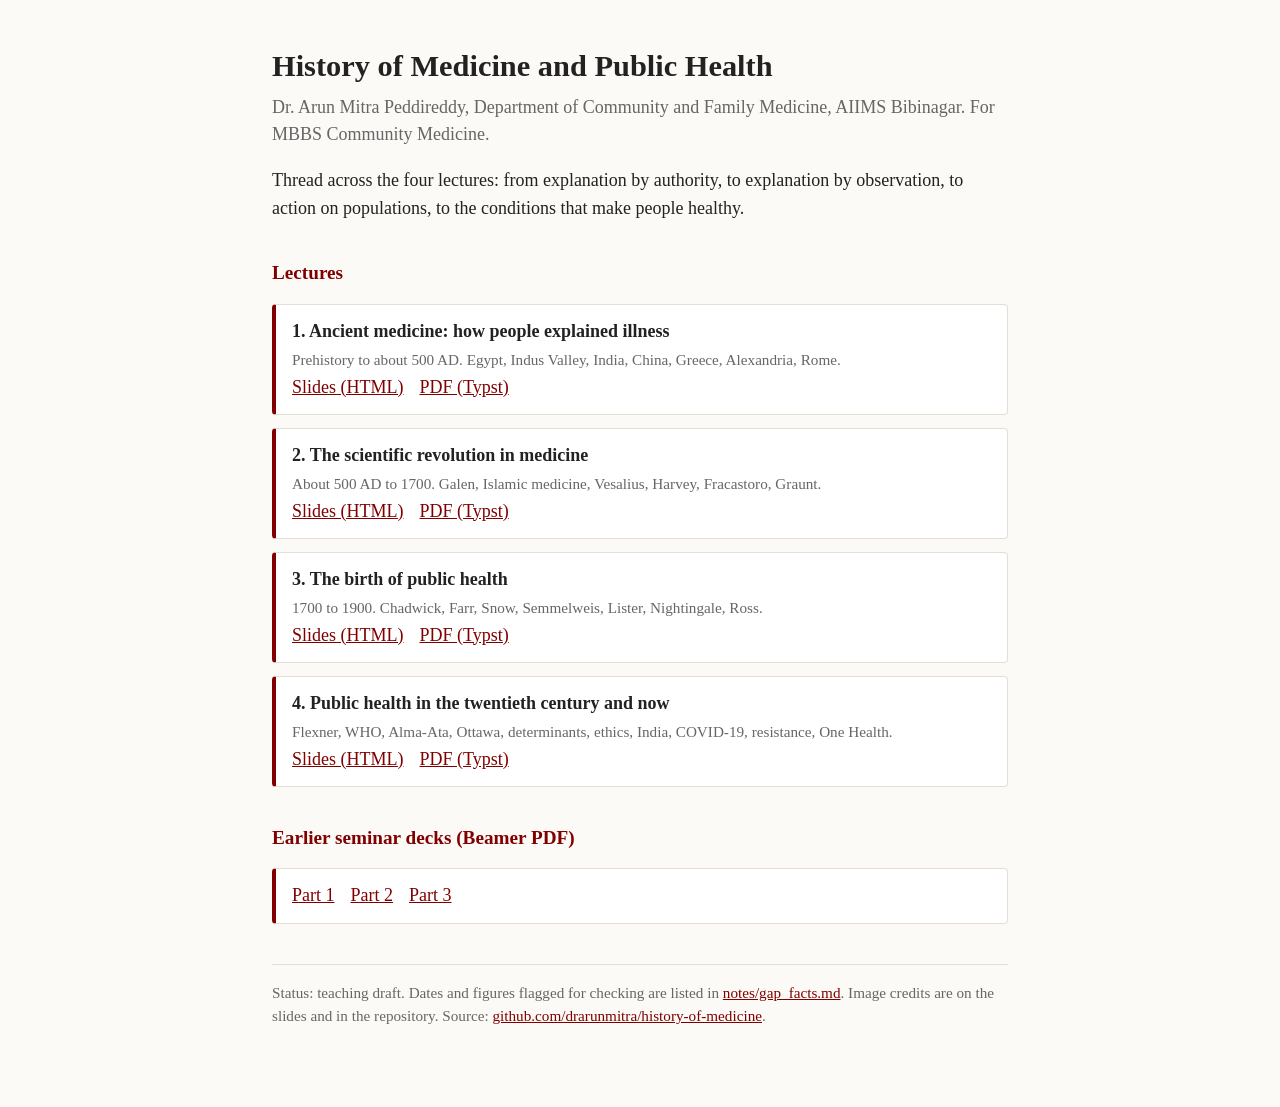
==== docs/index.html @ 1485ed89 "Add History of Medicine lectures (Quarto, Typst, Beamer) Four lectures (L1 to L4) as Quarto Reveal.j" ====
<!doctype html>
<html lang="en"><head><meta charset="utf-8"><meta name="viewport" content="width=device-width,initial-scale=1">
<title>History of Medicine and Public Health | Arun Mitra</title>
<meta name="description" content="Four lectures on the history of medicine and public health for MBBS Community Medicine. Slides in Reveal.js (HTML) and Typst (PDF), with earlier Beamer decks.">
<style>
:root{--bg:#fbfaf7;--fg:#222;--muted:#666;--accent:#800000;--card:#fff;--line:#e4ded5}
@media (prefers-color-scheme:dark){:root{--bg:#1d1c1a;--fg:#eee;--muted:#aaa;--accent:#e08a8a;--card:#262522;--line:#3a3834}}
body{margin:0;background:var(--bg);color:var(--fg);font:18px/1.55 Georgia,serif}
main{max-width:46rem;margin:0 auto;padding:2.5rem 16px 4rem}
h1{font-size:1.9rem;margin:.2rem 0}h2{margin-top:2.2rem;font-size:1.2rem;color:var(--accent)}
p.sub{color:var(--muted);margin-top:0}
.card{background:var(--card);border:1px solid var(--line);border-left:4px solid var(--accent);border-radius:4px;padding:.8rem 1rem;margin:.8rem 0}
.card b{display:block}.card span{color:var(--muted);font-size:.95rem}
a{color:var(--accent)}.links a{margin-right:1rem;white-space:nowrap}
.note{font-size:.95rem;color:var(--muted);border-top:1px solid var(--line);margin-top:2.5rem;padding-top:1rem}
</style></head><body><main>
<h1>History of Medicine and Public Health</h1>
<p class="sub">Dr. Arun Mitra Peddireddy, Department of Community and Family Medicine, AIIMS Bibinagar. For MBBS Community Medicine.</p>
<p>Thread across the four lectures: from explanation by authority, to explanation by observation, to action on populations, to the conditions that make people healthy.</p>

<h2>Lectures</h2>
<div class="card"><b>1. Ancient medicine: how people explained illness</b><span>Prehistory to about 500 AD. Egypt, Indus Valley, India, China, Greece, Alexandria, Rome.</span><div class="links"><a href="HoM_L1.html">Slides (HTML)</a><a href="HoM_L1_typst.pdf">PDF (Typst)</a></div></div>
<div class="card"><b>2. The scientific revolution in medicine</b><span>About 500 AD to 1700. Galen, Islamic medicine, Vesalius, Harvey, Fracastoro, Graunt.</span><div class="links"><a href="HoM_L2.html">Slides (HTML)</a><a href="HoM_L2_typst.pdf">PDF (Typst)</a></div></div>
<div class="card"><b>3. The birth of public health</b><span>1700 to 1900. Chadwick, Farr, Snow, Semmelweis, Lister, Nightingale, Ross.</span><div class="links"><a href="HoM_L3.html">Slides (HTML)</a><a href="HoM_L3_typst.pdf">PDF (Typst)</a></div></div>
<div class="card"><b>4. Public health in the twentieth century and now</b><span>Flexner, WHO, Alma-Ata, Ottawa, determinants, ethics, India, COVID-19, resistance, One Health.</span><div class="links"><a href="HoM_L4.html">Slides (HTML)</a><a href="HoM_L4_typst.pdf">PDF (Typst)</a></div></div>

<h2>Earlier seminar decks (Beamer PDF)</h2>
<div class="card links"><a href="beamer/History_of_Medicine_Part1.pdf">Part 1</a><a href="beamer/History_of_Medicine_Part2.pdf">Part 2</a><a href="beamer/History_of_Medicine_Part3.pdf">Part 3</a></div>

<p class="note">Status: teaching draft. Dates and figures flagged for checking are listed in <a href="https://github.com/drarunmitra/history-of-medicine/blob/main/notes/gap_facts.md">notes/gap_facts.md</a>. Image credits are on the slides and in the repository. Source: <a href="https://github.com/drarunmitra/history-of-medicine">github.com/drarunmitra/history-of-medicine</a>.</p>
</main></body></html>
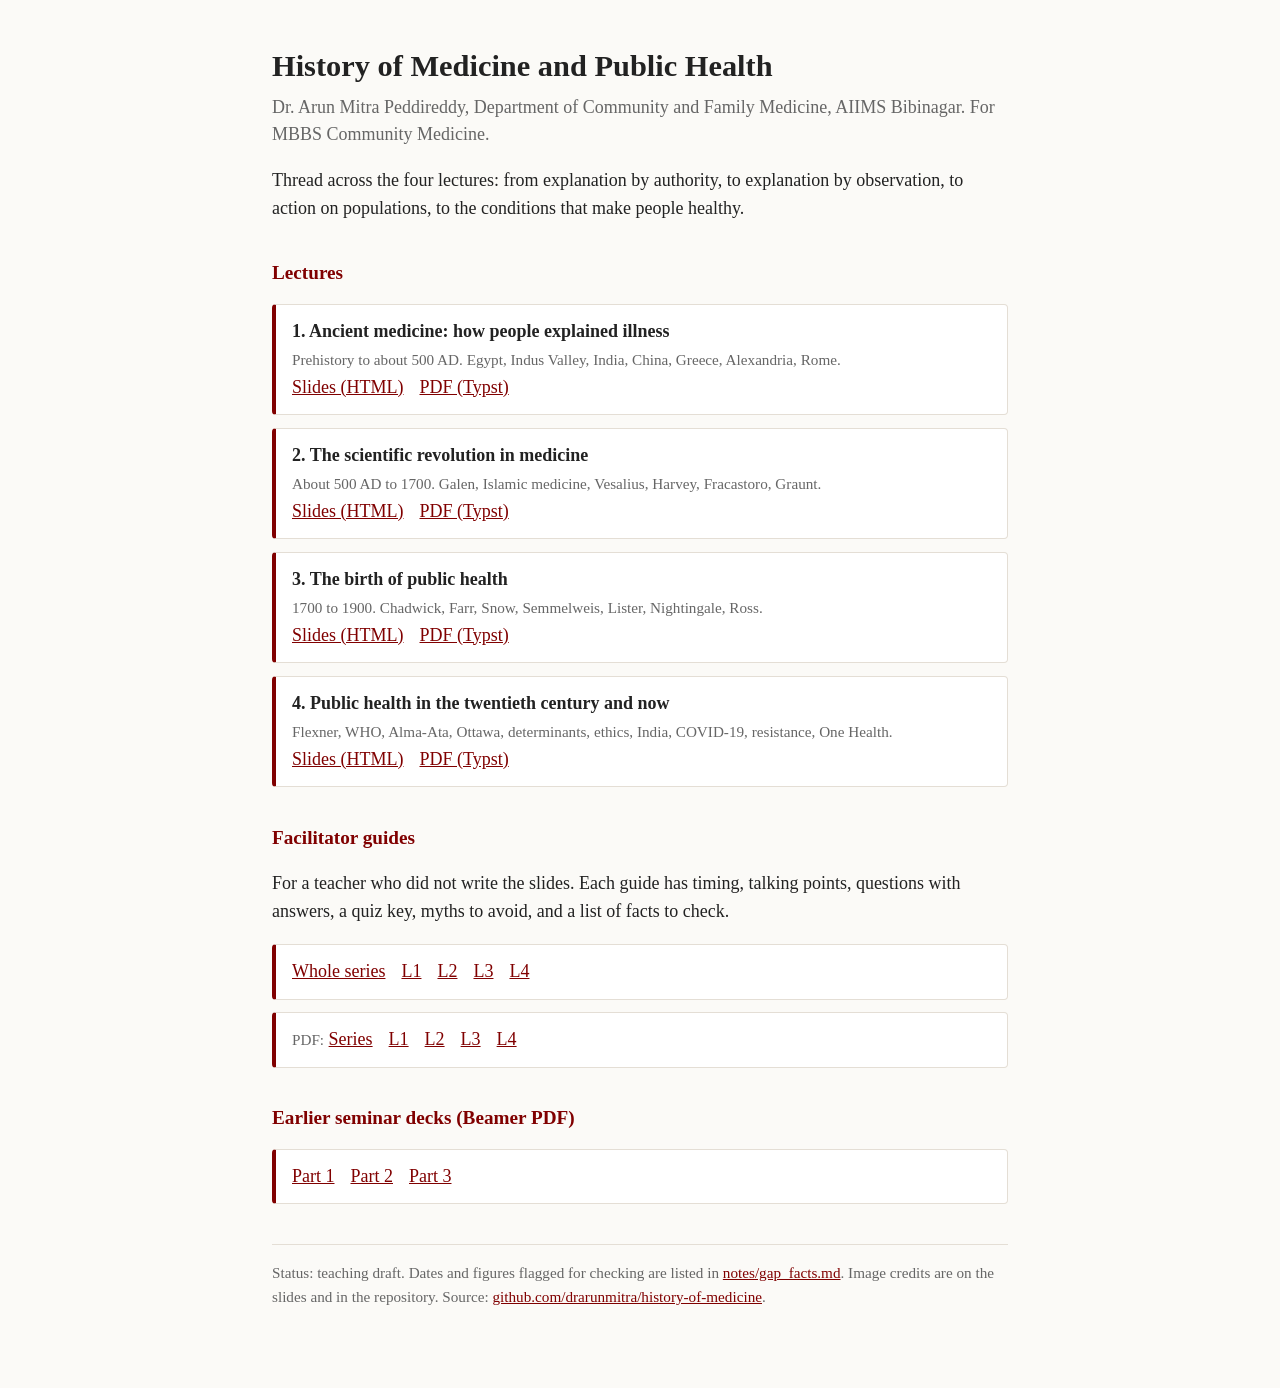
==== commit 9a2dc18e: "Add facilitator guides for the four lectures and the series Co-Authored-By: Claude Sonnet 5.5 <norep" ====
--- a/docs/index.html
+++ b/docs/index.html
@@ -24,6 +24,11 @@
 <div class="card"><b>3. The birth of public health</b><span>1700 to 1900. Chadwick, Farr, Snow, Semmelweis, Lister, Nightingale, Ross.</span><div class="links"><a href="HoM_L3.html">Slides (HTML)</a><a href="HoM_L3_typst.pdf">PDF (Typst)</a></div></div>
 <div class="card"><b>4. Public health in the twentieth century and now</b><span>Flexner, WHO, Alma-Ata, Ottawa, determinants, ethics, India, COVID-19, resistance, One Health.</span><div class="links"><a href="HoM_L4.html">Slides (HTML)</a><a href="HoM_L4_typst.pdf">PDF (Typst)</a></div></div>
 
+<h2>Facilitator guides</h2>
+<p>For a teacher who did not write the slides. Each guide has timing, talking points, questions with answers, a quiz key, myths to avoid, and a list of facts to check.</p>
+<div class="card links"><a href="guides/Facilitator_Guide_Series.html">Whole series</a><a href="guides/Facilitator_Guide_L1.html">L1</a><a href="guides/Facilitator_Guide_L2.html">L2</a><a href="guides/Facilitator_Guide_L3.html">L3</a><a href="guides/Facilitator_Guide_L4.html">L4</a></div>
+<div class="card links"><span>PDF:</span> <a href="guides/Facilitator_Guide_Series.pdf">Series</a><a href="guides/Facilitator_Guide_L1.pdf">L1</a><a href="guides/Facilitator_Guide_L2.pdf">L2</a><a href="guides/Facilitator_Guide_L3.pdf">L3</a><a href="guides/Facilitator_Guide_L4.pdf">L4</a></div>
+
 <h2>Earlier seminar decks (Beamer PDF)</h2>
 <div class="card links"><a href="beamer/History_of_Medicine_Part1.pdf">Part 1</a><a href="beamer/History_of_Medicine_Part2.pdf">Part 2</a><a href="beamer/History_of_Medicine_Part3.pdf">Part 3</a></div>
 
